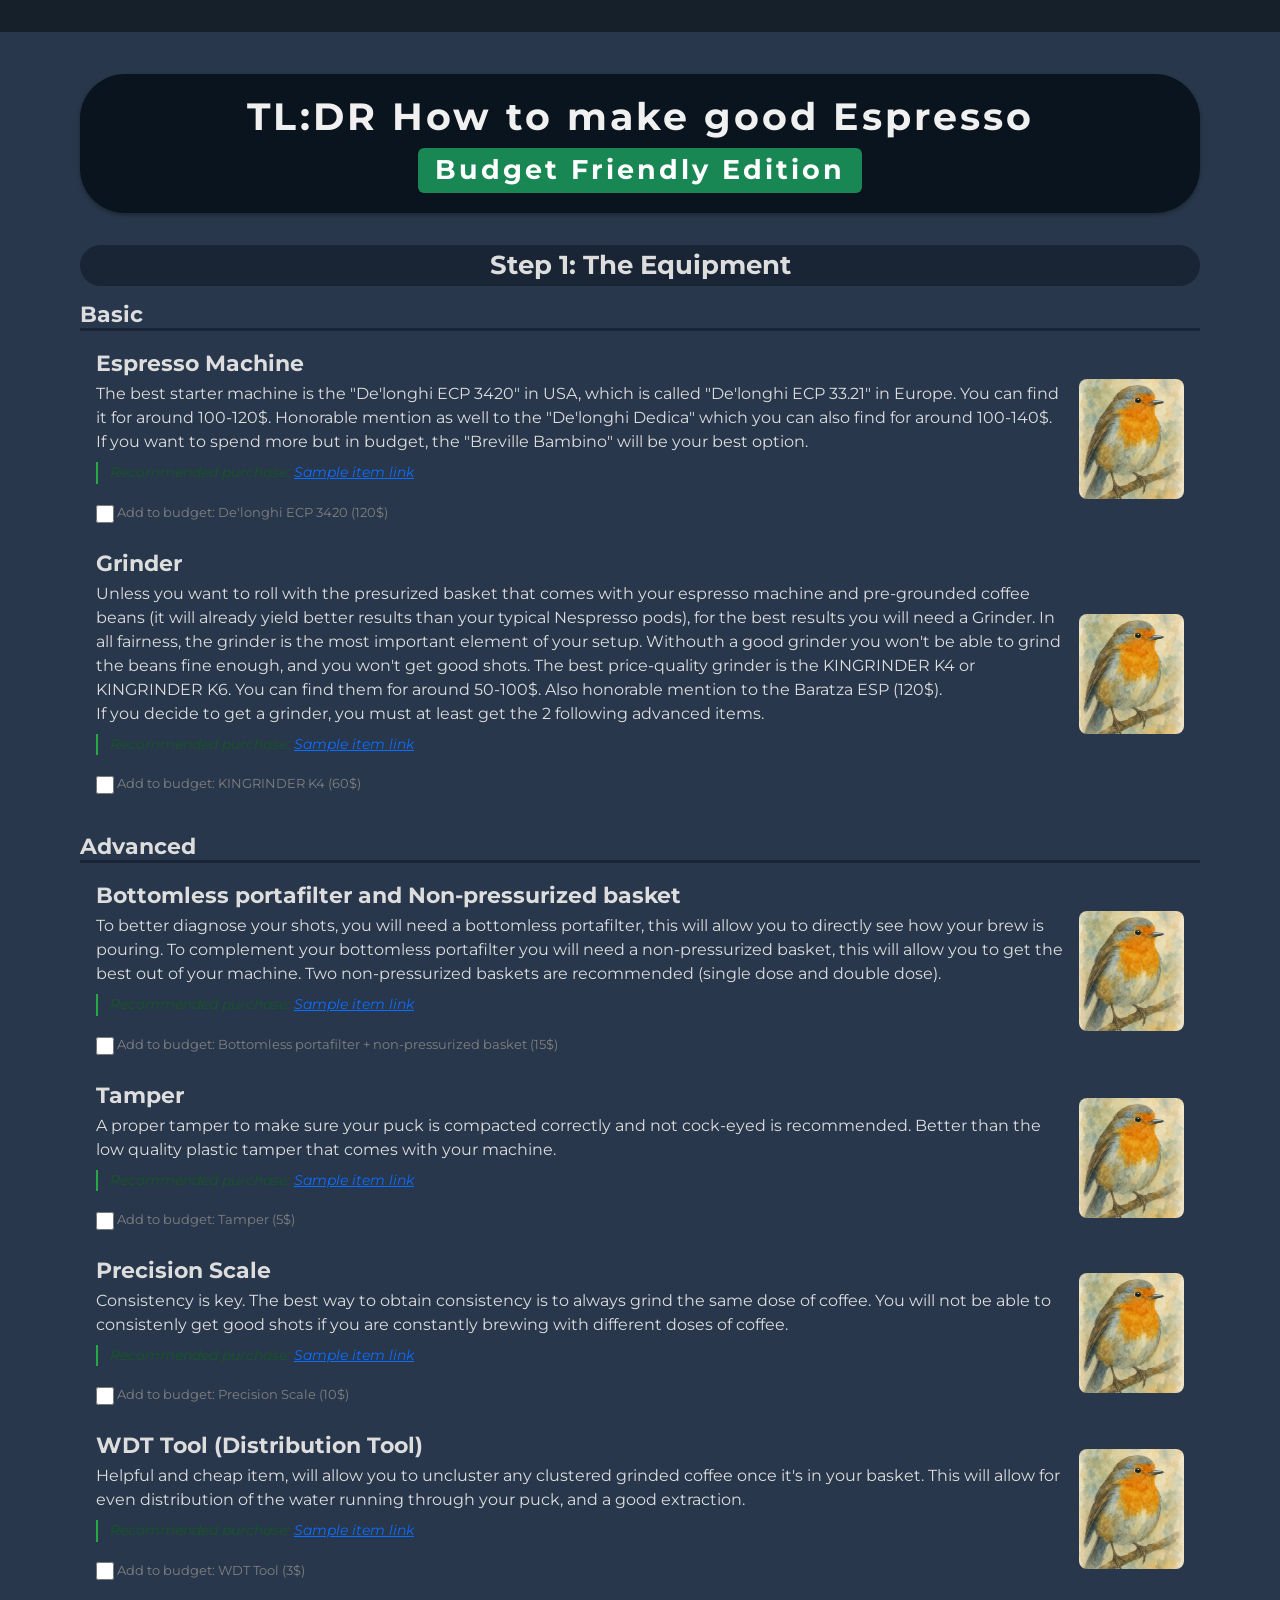
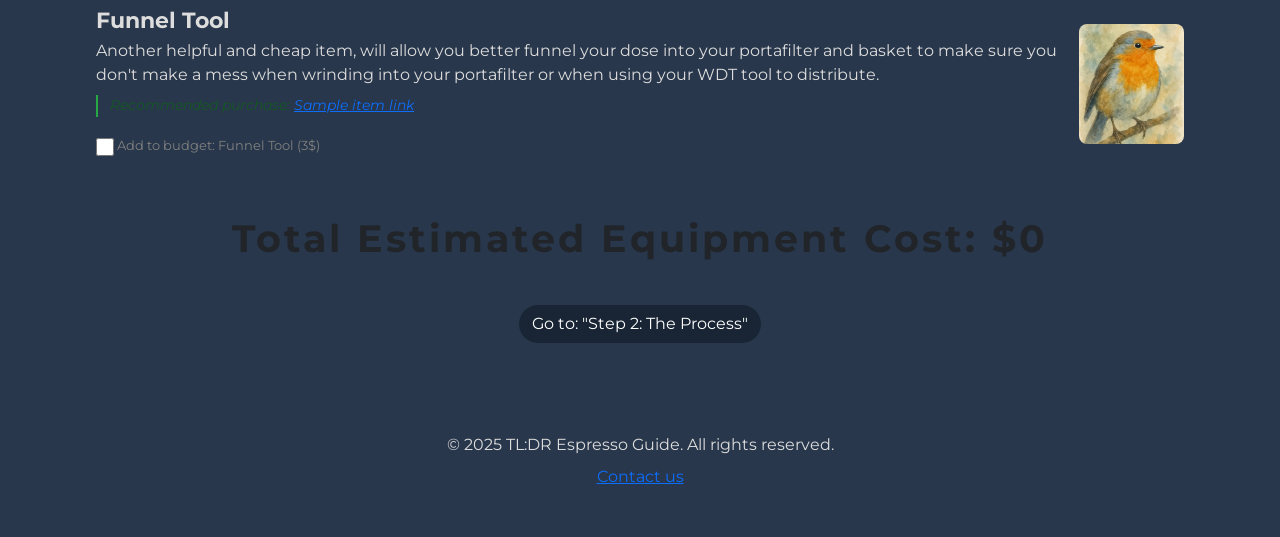
==== Week 8 HTML, CSS, JavaScript/homepage/equipment.html @ c7a18bd7 "Week 8 problem sets solved" ====
<!DOCTYPE html>

<html lang="en">

<head>
    <link href="https://cdn.jsdelivr.net/npm/bootstrap@5.3.3/dist/css/bootstrap.min.css" rel="stylesheet"
        integrity="sha384-QWTKZyjpPEjISv5WaRU9OFeRpok6YctnYmDr5pNlyT2bRjXh0JMhjY6hW+ALEwIH" crossorigin="anonymous">
    <script src="https://cdn.jsdelivr.net/npm/bootstrap@5.3.3/dist/js/bootstrap.bundle.min.js"
        integrity="sha384-YvpcrYf0tY3lHB60NNkmXc5s9fDVZLESaAA55NDzOxhy9GkcIdslK1eN7N6jIeHz"
        crossorigin="anonymous"></script>
    <link href="https://fonts.googleapis.com/css2?family=Montserrat:wght@500&display=swap" rel="stylesheet">
    <link href="styles.css" rel="stylesheet">
    <title>Step 1: The Equipment</title>
    <script>
        document.addEventListener('DOMContentLoaded', function () {
            const checks = document.querySelectorAll('.item-check');
            const totalSpan = document.getElementById('total');

            checks.forEach(check => {
                check.addEventListener('change', () => {
                    let total = 0;
                    checks.forEach(item => {
                        if (item.checked) {
                            total += Number(item.dataset.price);
                        }
                    });
                    totalSpan.textContent = total;
                });
            });
        });
    </script>

</head>


<body>
    <div class="container">
        <header class="header">
            <h1>
                <a href="index.html">TL:DR How to make good Espresso <br>
                    <span class="badge bg-success mt-2" style="font-size: 0.7em; vertical-align: middle;">Budget
                        Friendly Edition</span>
                </a>
            </h1>
        </header>
        <main>
            <h2> Step 1: The Equipment </h2>

            <h4> Basic </h4>
            <ul class="list-group mb-4">
                <li class="list-group-item">
                    <div class="equipment-item">
                        <div>
                            <span class="equipment-title">Espresso Machine</span>
                            <span class="equipment-description"> The best starter machine is the "De'longhi ECP 3420" in
                                USA, which is called "De'longhi ECP 33.21" in Europe. You can find it for around
                                100-120$. Honorable mention as well to the "De'longhi Dedica" which you can also find
                                for around 100-140$. If you want to spend more but in budget, the "Breville Bambino"
                                will be your best option. </span>
                            <p class="recommended-items">
                                Recommended purchase:
                                <a href="https://amazon.es" target="_blank" rel="noopener noreferrer"> Sample item link
                                </a>
                            </p>
                            <label class="small-label">
                                <input type="checkbox" class="item-check" data-price="120"> Add to budget: De'longhi ECP
                                3420 (120$)
                            </label>
                        </div>
                        <img src="assets/img/placeholder.png" alt="This is a placeholder image">
                    </div>
                </li>
                <li class="list-group-item">
                    <div class="equipment-item">
                        <div>
                            <span class="equipment-title">Grinder</span>
                            <span class="equipment-description"> Unless you want to roll with the presurized basket that
                                comes with your espresso machine and pre-grounded coffee beans (it will already yield
                                better results than your typical Nespresso pods), for the best results you will need a
                                Grinder. In all fairness, the grinder is the most important element of your setup.
                                Withouth a good grinder you won't be able to grind the beans fine enough, and you won't
                                get good shots. The best price-quality grinder is the KINGRINDER K4 or KINGRINDER K6.
                                You can find them for around 50-100$. Also honorable mention to the Baratza ESP (120$).
                                <br> If you decide to get a grinder, you must at least get the 2 following advanced
                                items. </span>
                            <p class="recommended-items">
                                Recommended purchase:
                                <a href="https://amazon.es" target="_blank" rel="noopener noreferrer"> Sample item link
                                </a>
                            </p>
                            <label class="small-label">
                                <input type="checkbox" class="item-check" data-price="60"> Add to budget: KINGRINDER K4
                                (60$)
                            </label>
                        </div>
                        <img src="assets/img/placeholder.png" alt="This is a placeholder image">
                    </div>
                </li>
            </ul>

            <h4> Advanced </h4>
            <ul class="list-group mb-4">
                <li class="list-group-item">
                    <div class="equipment-item">
                        <div>
                            <span class="equipment-title">Bottomless portafilter and Non-pressurized basket</span>
                            <span class="equipment-description"> To better diagnose your shots, you will need a
                                bottomless portafilter, this will allow you to directly see how your brew is pouring. To
                                complement your bottomless portafilter you will need a non-pressurized basket, this will
                                allow you to get the best out of your machine. Two non-pressurized baskets are
                                recommended (single dose and double dose). </span>
                            <p class="recommended-items">
                                Recommended purchase:
                                <a href="https://amazon.es" target="_blank" rel="noopener noreferrer"> Sample item link
                                </a>
                            </p>
                            <label class="small-label">
                                <input type="checkbox" class="item-check" data-price="15"> Add to budget: Bottomless
                                portafilter + non-pressurized basket (15$)
                            </label>
                        </div>
                        <img src="assets/img/placeholder.png" alt="This is a placeholder image">
                    </div>
                </li>
                <li class="list-group-item">
                    <div class="equipment-item">
                        <div>
                            <span class="equipment-title">Tamper</span>
                            <span class="equipment-description"> A proper tamper to make sure your puck is compacted
                                correctly and not cock-eyed is recommended. Better than the low quality plastic tamper
                                that comes with your machine. </span>
                            <p class="recommended-items">
                                Recommended purchase:
                                <a href="https://amazon.es" target="_blank" rel="noopener noreferrer"> Sample item link
                                </a>
                            </p>
                            <label class="small-label">
                                <input type="checkbox" class="item-check" data-price="5"> Add to budget: Tamper (5$)
                            </label>
                        </div>
                        <img src="assets/img/placeholder.png" alt="This is a placeholder image">
                    </div>
                </li>
                <li class="list-group-item">
                    <div class="equipment-item">
                        <div>
                            <span class="equipment-title">Precision Scale</span>
                            <span class="equipment-description"> Consistency is key. The best way to obtain consistency
                                is to always grind the same dose of coffee. You will not be able to consistenly get good
                                shots if you are constantly brewing with different doses of coffee. </span>
                            <p class="recommended-items">
                                Recommended purchase:
                                <a href="https://amazon.es" target="_blank" rel="noopener noreferrer"> Sample item link
                                </a>
                            </p>
                            <label class="small-label">
                                <input type="checkbox" class="item-check" data-price="10"> Add to budget: Precision
                                Scale (10$)
                            </label>
                        </div>
                        <img src="assets/img/placeholder.png" alt="This is a placeholder image">
                    </div>
                </li>

                <li class="list-group-item">
                    <div class="equipment-item">
                        <div>
                            <span class="equipment-title">WDT Tool (Distribution Tool)</span>
                            <span class="equipment-description"> Helpful and cheap item, will allow you to uncluster any
                                clustered grinded coffee once it's in your basket. This will allow for even distribution
                                of the water running through your puck, and a good extraction. </span>
                            <p class="recommended-items">
                                Recommended purchase:
                                <a href="https://amazon.es" target="_blank" rel="noopener noreferrer"> Sample item link
                                </a>
                            </p>
                            <label class="small-label">
                                <input type="checkbox" class="item-check" data-price="3"> Add to budget: WDT Tool (3$)
                            </label>
                        </div>
                        <img src="assets/img/placeholder.png" alt="This is a placeholder image">
                    </div>
                </li>

                <li class="list-group-item">
                    <div class="equipment-item">
                        <div>
                            <span class="equipment-title">Funnel Tool</span>
                            <span class="equipment-description"> Another helpful and cheap item, will allow you better
                                funnel your dose into your portafilter and basket to make sure you don't make a mess
                                when wrinding into your portafilter or when using your WDT tool to distribute. </span>
                            <p class="recommended-items">
                                Recommended purchase:
                                <a href="https://amazon.es" target="_blank" rel="noopener noreferrer"> Sample item link
                                </a>
                            </p>
                            <label class="small-label">
                                <input type="checkbox" class="item-check" data-price="3"> Add to budget: Funnel Tool
                                (3$)
                            </label>
                        </div>
                        <img src="assets/img/placeholder.png" alt="This is a placeholder image">
                    </div>
                </li>

            </ul>
            <h1>Total Estimated Equipment Cost: $<span id="total">0</span></h1>
            <div class="text-center mt-4">
                <a href="process.html" class="btn btn-custom1"> Go to: "Step 2: The Process"</a>
            </div>
    </div>
    </main>
    <footer class="text-center py-4 mt-5">
        <p class="mb-1">&copy; 2025 TL:DR Espresso Guide. All rights reserved.</p>
        <p class="mb-1">
            <a href="mailto:hello@example.com">Contact us</a>
        </p>
    </footer>


</body>

</html>
---- Week 8 HTML, CSS, JavaScript/homepage/styles.css ----
html {
    background-color: rgb(21, 32, 43);
}


header {
    background-color: rgb(10, 20, 30);
    box-shadow: 0 2px 4px rgba(0, 0, 0, 0.3);
    border-radius: 45px;
    font-family: 'Montserrat', sans-serif;
}


body {
    background-color: rgb(40, 55, 75);
    padding-bottom: 20px;
    font-family: 'Montserrat', sans-serif;
}


h1 {
    font-size: 38px;
    text-align: center;
    padding-top: 20px;
    padding-bottom: 20px;
    font-weight: bold;
    letter-spacing: 3px;
}

h2 {
    font-size: 26px;
    text-align: center;
    font-weight: bold;
    background-color: rgb(10, 20, 30, 0.5);
    color: #ddd;
    padding-top: 5px;
    padding-bottom: 5px;
    border-radius: 25px;
}

h3 {
    font-weight: bold;
    font-size: 18px;
    text-align: center;
    margin-top: 1rem;
    color: #ddd;
    text-decoration: underline;
    text-decoration-thickness: 2px
}

h4 {
    font-weight: bold;
    font-size: 22px;
    border-bottom: 3px solid rgb(10, 20, 30, 0.5);
    margin-top: 1rem;
    color: #ddd;
}

p {
    color: #ddd;
    margin-top: 0.5rem;
    margin-bottom: 1rem;
    line-height: 1.5;
}

.header {
    margin-top: 2rem;
    margin-bottom: 2rem;
}

.header a {
    margin-top: 2rem;
    text-decoration: none;
    color: #f0f0f0;
    transition: color 0.3s ease;
}

.header a:hover {
    color: #66bfff;
}

.col-md-4 h2 a {
    text-decoration: none;
    color: #f0f0f0;
    transition: color 0.3s ease;

}

.col-md-4 h2 a:hover {
    color: #66bfff;
}

.intro-text {
    font-size: 1rem;
    color: #ddd;
    margin-top: 0.5rem;
    margin-bottom: 1rem;
    line-height: 1.5;
    text-align: center;
}

.crossed {
    text-decoration: line-through;
    color: #ddd;
}

.container {
    background-color: rgb(40, 55, 75);
    margin: 2rem auto;
    padding: 10px;
    border-radius: 8px;
}

.btn-custom1 {
    background-color: rgb(10, 20, 30, 0.5);
    color: white;
    border-radius: 25px;
}

.btn-custom1:hover {
    background-color: rgb(10, 20, 30, 0.5);
    color: #66bfff;
    transition: color 0.3s ease;
    border-radius: 25px;
}

.equipment-title {
    font-weight: bold;
    font-size 1.1rem;
    color: #ddd;
    font-size: 22px;
}

.equipment-description {
    font-size: 0.9rem;
    display: block;
    margin-top: 2px;
    color: #ddd;
    font-size: 16px;
}

.step-title {
    font-weight: bold;
    font-size 1.1rem;
    color: #ddd;
    font-size: 22px;
}

.step-description {
    list-style-type: disc;
    font-size: 0.9rem;
    display: block;
    margin-top: 2px;
    color: #ddd;
    font-size: 16px;
}

.list-group-item {
    border: none;
    background-color: rgb(40, 55, 75);
    color: #ddd;
}

ol.list-group {
    list-style-type: decimal inside;
    padding-left: 40px;
}

.equipment-item {
    display: flex;
    align-items: center;
    justify-content: space-between;
}

.equipment-item img {
    max-height: 120px;
    object-fit: contain;
    margin-left: 15px;
    display: inline-block;
}


.recommended-items {
    font-style: italic;
    border-left: 2px solid #28a745;
    padding-left: 12px;
    margin-top: 8px;
    color: #155724;
    font-size: 0.9rem;
}

img {
    margin: 0 auto;
    margin-top: 1rem;
    margin-bottom: 1rem;
    display: block;
    border-radius: 8px;
}

input[type="checkbox"] {
    width: 18px;
    height: 18px;
    accent-color: green;
    vertical-align: middle;
    font-size: 0.5rem;
}

.small-label {
    margin-bottom: 8px;
    font-size: 0.8rem;
    color: gray;
}
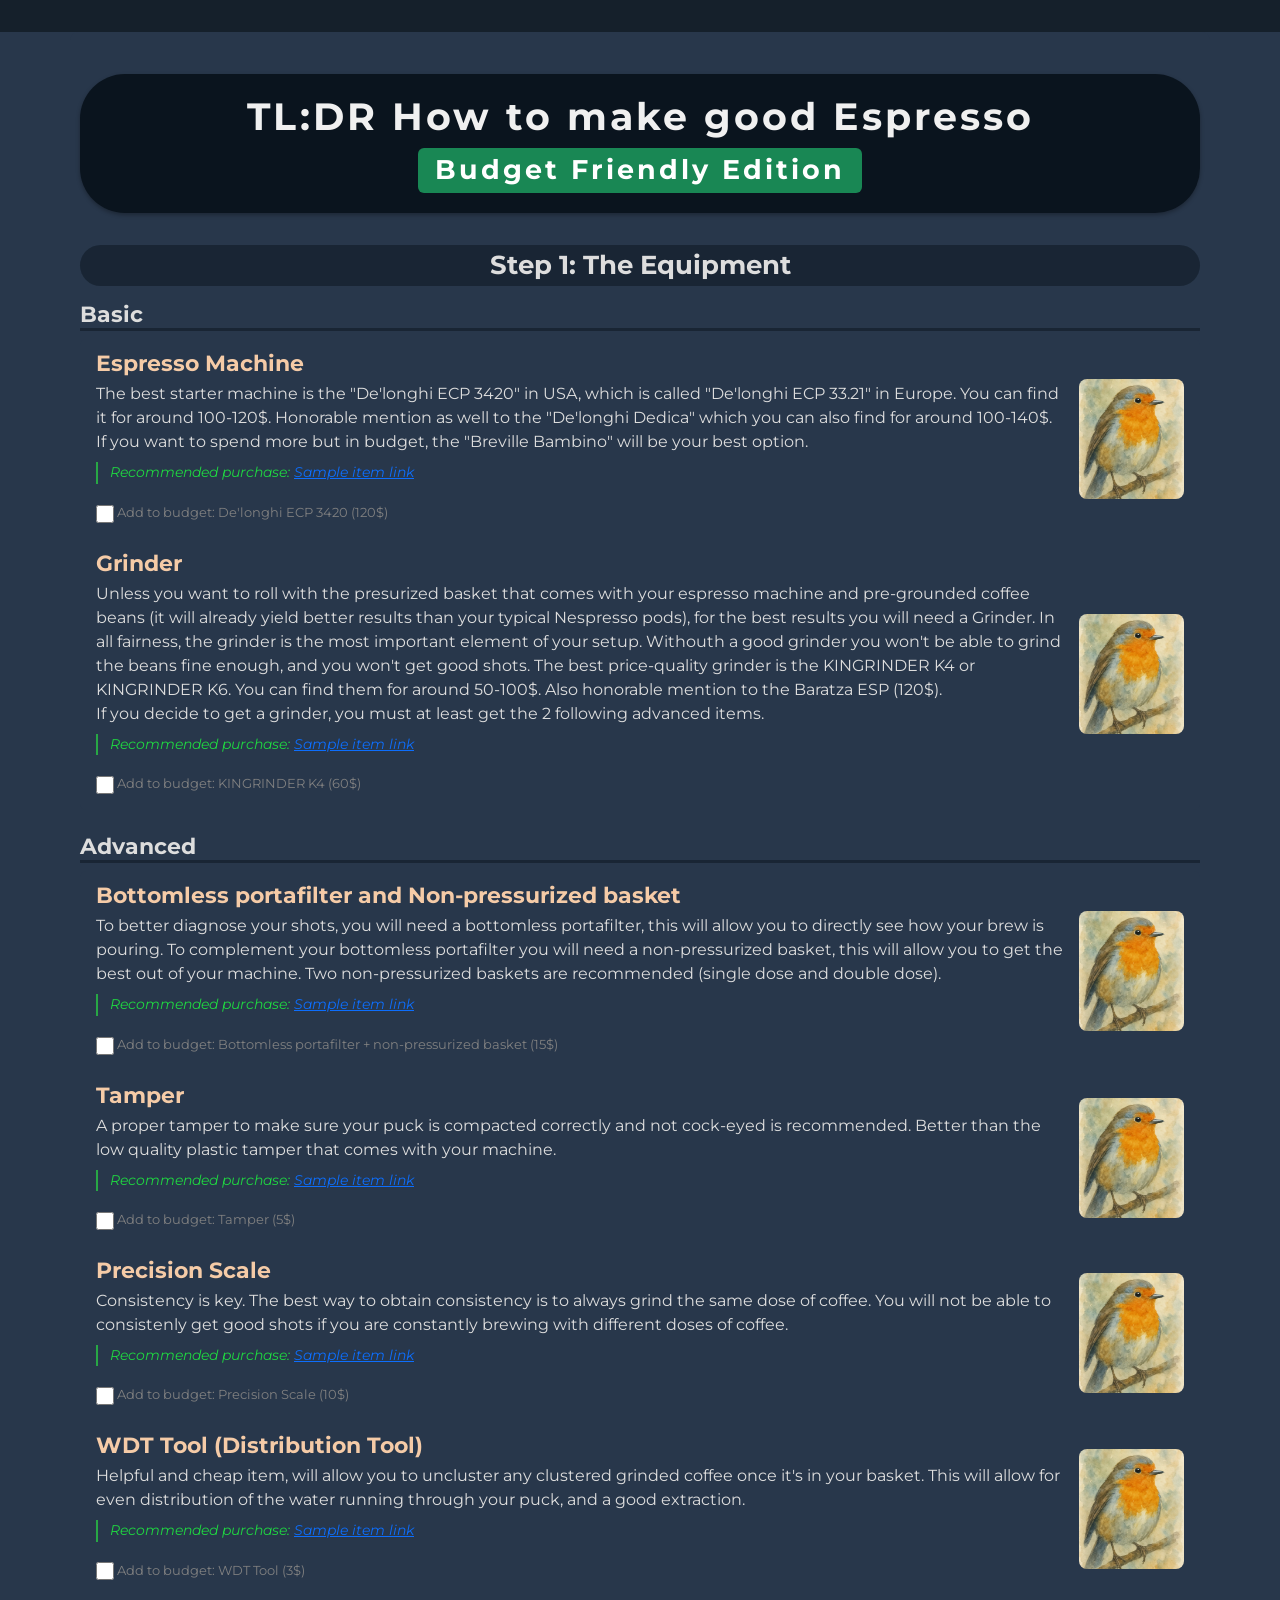
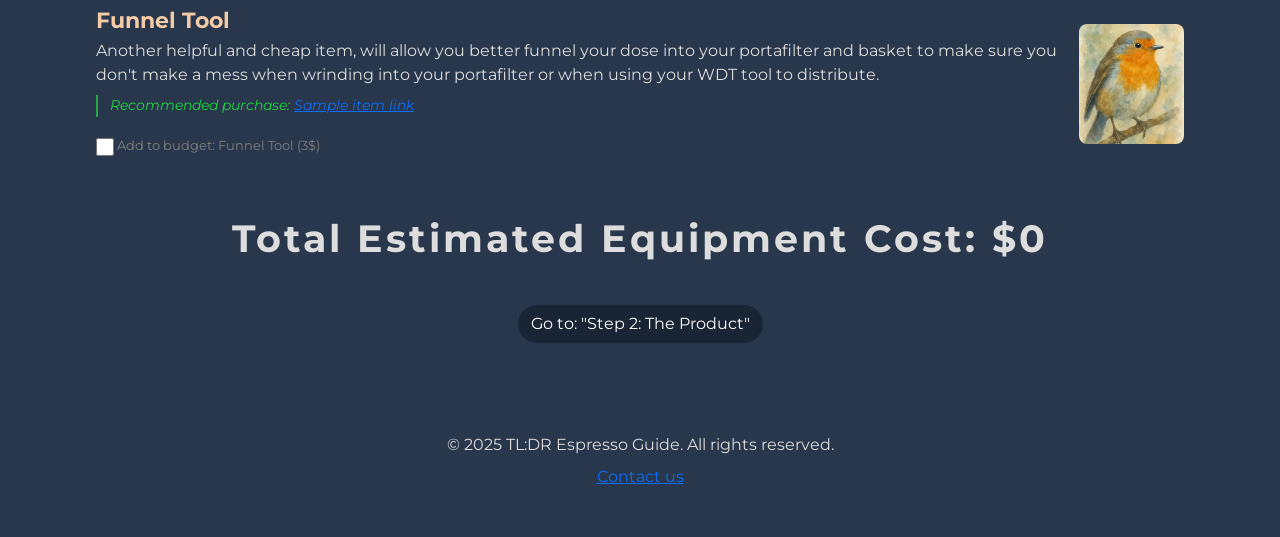
==== commit f7e471a1: "Fix: week8/homepage styling and button redirects - Update color palette for better visual aesthetics" ====
--- a/Week 8 HTML, CSS, JavaScript/homepage/equipment.html
+++ b/Week 8 HTML, CSS, JavaScript/homepage/equipment.html
@@ -206,7 +206,7 @@
             </ul>
             <h1>Total Estimated Equipment Cost: $<span id="total">0</span></h1>
             <div class="text-center mt-4">
-                <a href="process.html" class="btn btn-custom1"> Go to: "Step 2: The Process"</a>
+                <a href="coffee.html" class="btn btn-custom1"> Go to: "Step 2: The Product"</a>
             </div>
     </div>
     </main>
--- a/Week 8 HTML, CSS, JavaScript/homepage/styles.css
+++ b/Week 8 HTML, CSS, JavaScript/homepage/styles.css
@@ -25,6 +25,7 @@
     padding-bottom: 20px;
     font-weight: bold;
     letter-spacing: 3px;
+    color: #ddd;
 }
 
 h2 {
@@ -54,6 +55,14 @@
     border-bottom: 3px solid rgb(10, 20, 30, 0.5);
     margin-top: 1rem;
     color: #ddd;
+}
+
+h5 {
+    font-weight: bold;
+    font-size: 22px;
+    border-bottom: 3px solid rgb(10, 20, 30, 0.5);
+    margin-top: 1rem;
+    color: #f5cba7;
 }
 
 p {
@@ -127,7 +136,7 @@
 .equipment-title {
     font-weight: bold;
     font-size 1.1rem;
-    color: #ddd;
+    color: #f5cba7;
     font-size: 22px;
 }
 
@@ -142,7 +151,7 @@
 .step-title {
     font-weight: bold;
     font-size 1.1rem;
-    color: #ddd;
+    color: #f5cba7;
     font-size: 22px;
 }
 
@@ -185,7 +194,7 @@
     border-left: 2px solid #28a745;
     padding-left: 12px;
     margin-top: 8px;
-    color: #155724;
+    color: #1fd741;
     font-size: 0.9rem;
 }
 
